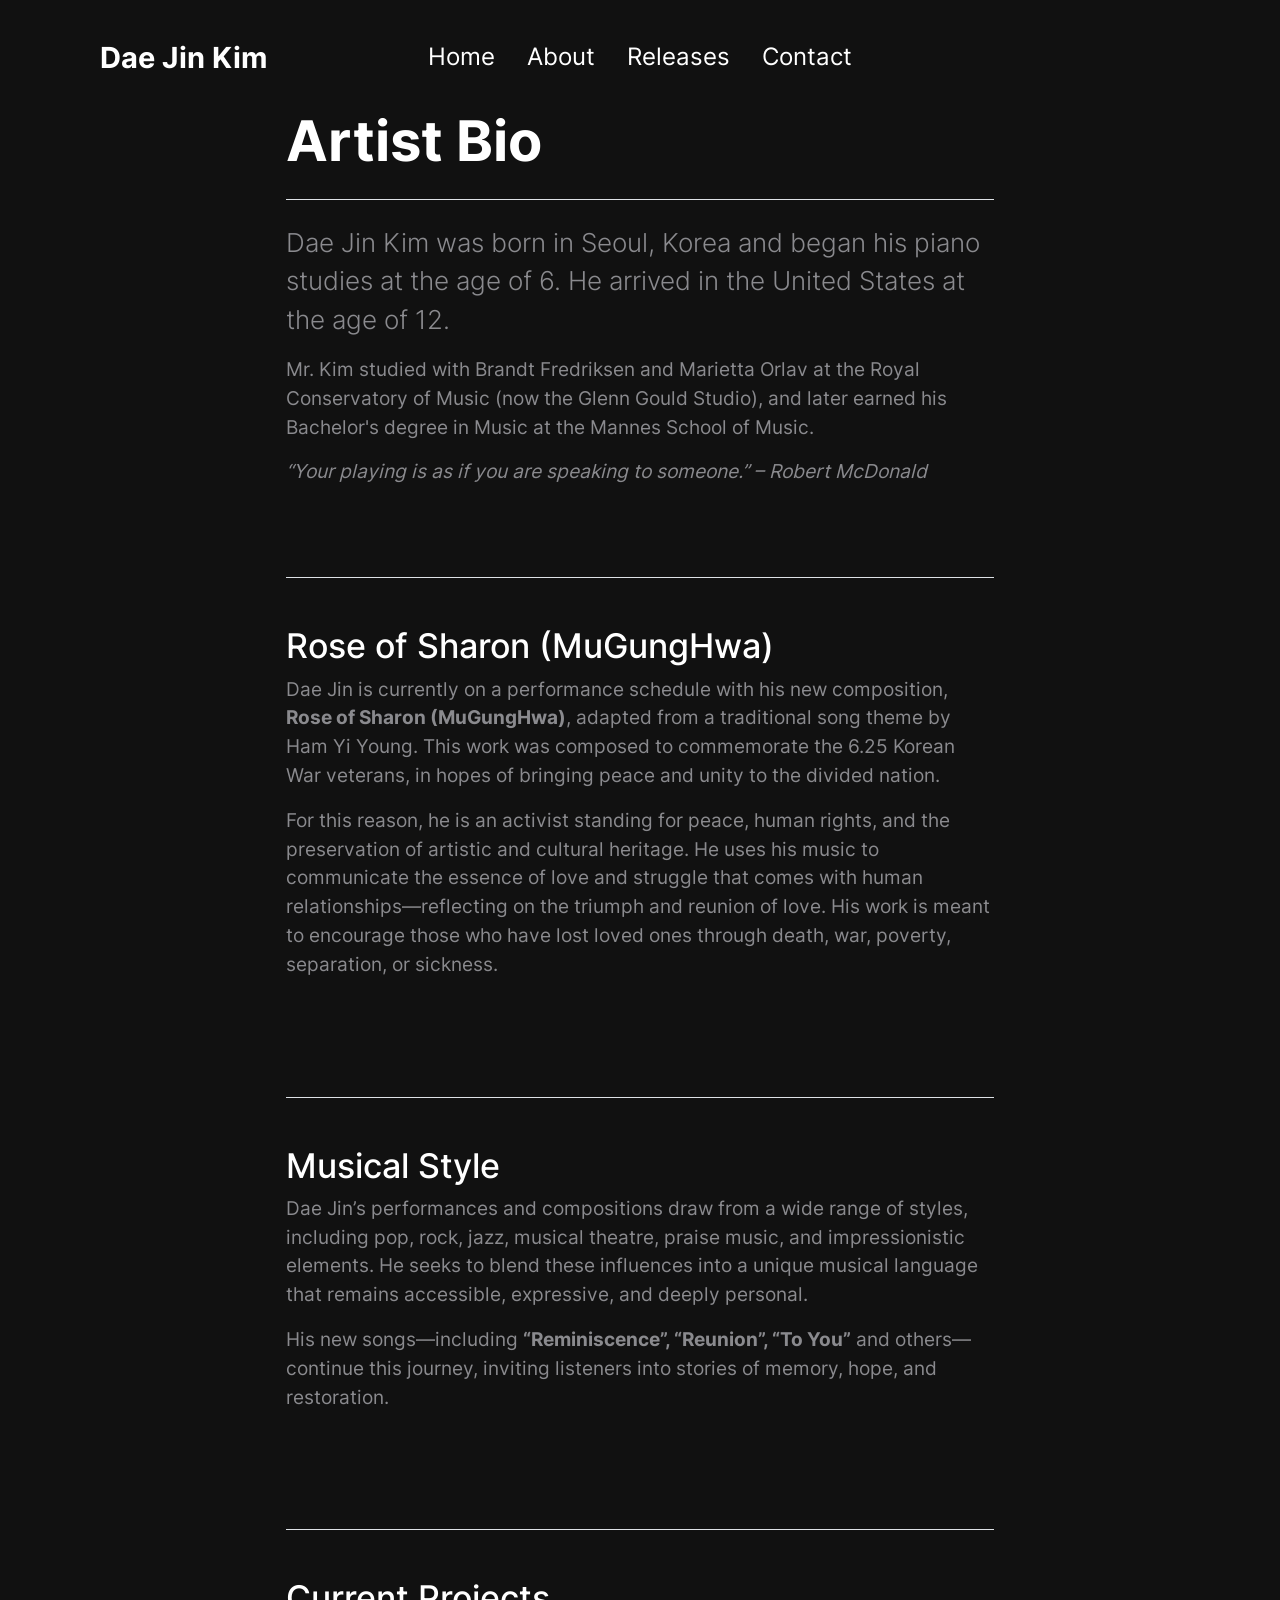
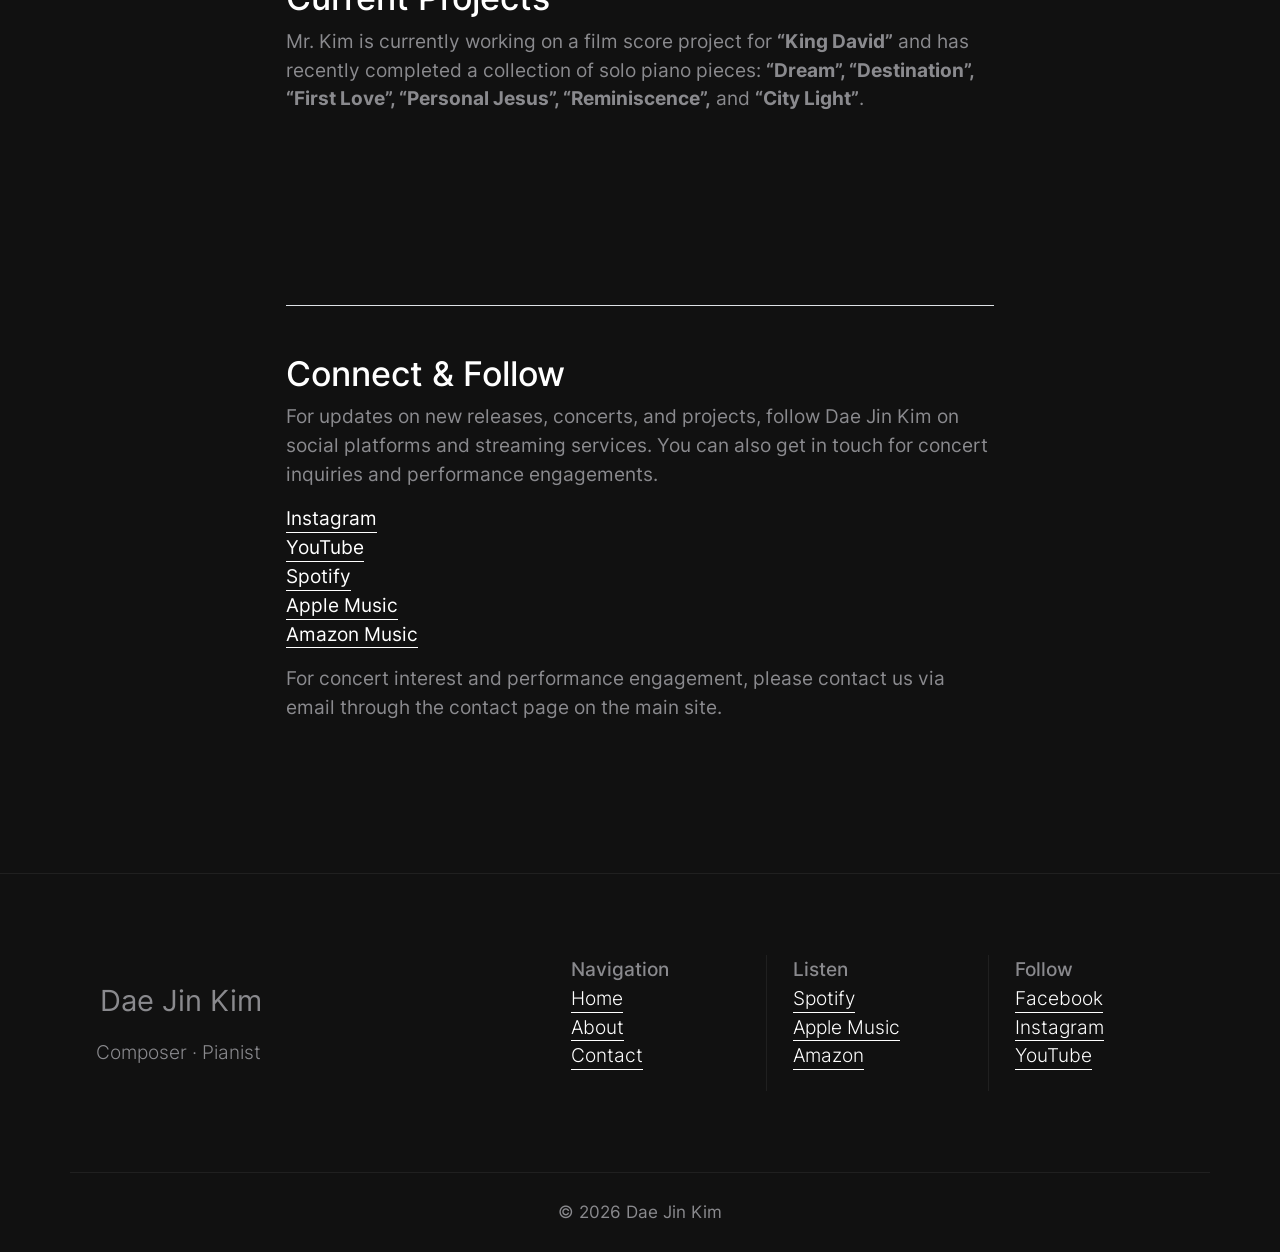
==== content.html @ fc15b18d "update" ====
<!doctype html>
<html class="h-100" lang="en">

  <head>
      <meta charset="utf-8">
  <meta name="viewport" content="width=device-width,initial-scale=1,shrink-to-fit=no">
  <meta name="description" content="A well made and handcrafted Bootstrap 5 template">
  <link rel="apple-touch-icon" sizes="180x180" href="img/apple-touch-icon.png">
  <link rel="icon" type="image/png" sizes="32x32" href="img/favicon-32x32.png">
  <link rel="icon" type="image/png" sizes="16x16" href="img/favicon-16x16.png">
  <link rel="icon" type="image/png" sizes="96x96" href="img/favicon.png">
  <meta name="author" content="Holger Koenemann">
  <meta name="generator" content="Eleventy v2.0.0">
  <meta name="HandheldFriendly" content="true">
  <title>About | Dae Jin Kim</title>
  <link rel="stylesheet" href="css/theme.css">

   <style>

/* inter-300 - latin */
@font-face {
  font-family: 'Inter';
  font-style: normal;
  font-weight: 300;
  font-display: swap;
  src: local(''),
       url('fonts/inter-v12-latin-300.woff2') format('woff2'), /* Chrome 26+, Opera 23+, Firefox 39+ */
       url('fonts/inter-v12-latin-300.woff') format('woff'); /* Chrome 6+, Firefox 3.6+, IE 9+, Safari 5.1+ */
}

/* inter-400 - latin */
@font-face {
  font-family: 'Inter';
  font-style: normal;
  font-weight: 400;
  font-display: swap;
  src: local(''),
       url('fonts/inter-v12-latin-regular.woff2') format('woff2'), /* Chrome 26+, Opera 23+, Firefox 39+ */
       url('fonts/inter-v12-latin-regular.woff') format('woff'); /* Chrome 6+, Firefox 3.6+, IE 9+, Safari 5.1+ */
}

@font-face {
  font-family: 'Inter';
  font-style: normal;
  font-weight: 500;
  font-display: swap;
  src: local(''),
       url('fonts/inter-v12-latin-500.woff2') format('woff2'), /* Chrome 26+, Opera 23+, Firefox 39+ */
       url('fonts/inter-v12-latin-500.woff') format('woff'); /* Chrome 6+, Firefox 3.6+, IE 9+, Safari 5.1+ */
}
@font-face {
  font-family: 'Inter';
  font-style: normal;
  font-weight: 700;
  font-display: swap;
  src: local(''),
       url('fonts/inter-v12-latin-700.woff2') format('woff2'), /* Chrome 26+, Opera 23+, Firefox 39+ */
       url('fonts/inter-v12-latin-700.woff') format('woff'); /* Chrome 6+, Firefox 3.6+, IE 9+, Safari 5.1+ */
}

</style>


  </head>

  <body class="bg-black text-white mt-0" data-bs-spy="scroll" data-bs-target="#navScroll">

    <nav id="navScroll" class="navbar navbar-dark bg-black fixed-top px-vw-5" tabindex="0">
  <div class="container">
    <a class="navbar-brand pe-md-4 fs-4 col-12 col-md-auto text-center" href="index.html">
  <span class="ms-md-1 mt-1 fw-bolder me-md-5">Dae Jin Kim</span>
</a>

      <ul class="navbar-nav mx-auto mb-2 mb-lg-0 list-group list-group-horizontal">
      <li class="nav-item">
  <a class="nav-link fs-5" href="index.html" aria-label="Homepage">
    Home
  </a>
</li>
<li class="nav-item">
  <a class="nav-link fs-5" href="content.html" aria-label="About Dae Jin Kim">
    About
  </a>
</li>
<li class="nav-item">
  <a class="nav-link fs-5" href="realease.html" aria-label="Releases and streaming links">
    Releases
  </a>
</li>
<li class="nav-item">
  <a class="nav-link fs-5" href="system.html" aria-label="Contact page">
    Contact
  </a>
</li>

    </ul>
</div>
</nav>

    <main>
      <div class="container py-vh-5">
  <div class="row d-flex justify-content-center">
    <div class="col-12 col-lg-10 col-xl-8">
      <h1 class="display-4 fw-bold mb-4" data-aos="fade-up">Artist Bio</h1>
      <p class="lead border-top pt-4 mt-4 text-secondary" data-aos="fade-up" data-aos-delay="100">
        Dae Jin Kim was born in Seoul, Korea and began his piano studies at the age of 6. He arrived in the United States at the age of 12.
      </p>
      <p class="text-secondary" data-aos="fade-up" data-aos-delay="150">
        Mr. Kim studied with Brandt Fredriksen and Marietta Orlav at the Royal Conservatory of Music (now the Glenn Gould Studio), and later earned his Bachelor's degree in Music at the Mannes School of Music.
      </p>
      <p class="text-secondary fst-italic" data-aos="fade-up" data-aos-delay="200">
        “Your playing is as if you are speaking to someone.” – Robert McDonald
      </p>
    </div>
  </div>

  <div class="row d-flex justify-content-center py-vh-2">
    <div class="col-12 col-lg-10 col-xl-8">
      <h2 class="h3 mt-5 border-top pt-5" data-aos="fade-up">Rose of Sharon (MuGungHwa)</h2>
      <p class="text-secondary" data-aos="fade-up" data-aos-delay="100">
        Dae Jin is currently on a performance schedule with his new composition,
        <span class="fw-semibold">Rose of Sharon (MuGungHwa)</span>, adapted from a traditional song theme by Ham Yi Young.
        This work was composed to commemorate the 6.25 Korean War veterans, in hopes of bringing peace and unity to the divided nation.
      </p>
      <p class="text-secondary" data-aos="fade-up" data-aos-delay="150">
        For this reason, he is an activist standing for peace, human rights, and the preservation of artistic and cultural heritage. He uses his music
        to communicate the essence of love and struggle that comes with human relationships—reflecting on the triumph and reunion of love.
        His work is meant to encourage those who have lost loved ones through death, war, poverty, separation, or sickness.
      </p>
    </div>
  </div>

  <div class="row d-flex justify-content-center py-vh-2">
    <div class="col-12 col-lg-10 col-xl-8">
      <h2 class="h3 mt-5 border-top pt-5" data-aos="fade-up">Musical Style</h2>
      <p class="text-secondary" data-aos="fade-up" data-aos-delay="100">
        Dae Jin’s performances and compositions draw from a wide range of styles, including pop, rock, jazz, musical theatre, praise music,
        and impressionistic elements. He seeks to blend these influences into a unique musical language that remains accessible, expressive,
        and deeply personal.
      </p>
      <p class="text-secondary" data-aos="fade-up" data-aos-delay="150">
        His new songs—including <span class="fw-semibold">“Reminiscence”, “Reunion”, “To You”</span> and others—continue this journey, inviting listeners
        into stories of memory, hope, and restoration.
      </p>
    </div>
  </div>

  <div class="row d-flex justify-content-center py-vh-2">
    <div class="col-12 col-lg-10 col-xl-8">
      <h2 class="h3 mt-5 border-top pt-5" data-aos="fade-up">Current Projects</h2>
      <p class="text-secondary" data-aos="fade-up" data-aos-delay="100">
        Mr. Kim is currently working on a film score project for <span class="fw-semibold">“King David”</span> and has recently completed a collection of solo piano pieces:
        <span class="fw-semibold">“Dream”, “Destination”, “First Love”, “Personal Jesus”, “Reminiscence”,</span> and <span class="fw-semibold">“City Light”</span>.
      </p>
      <p class="text-secondary" data-aos="fade-up" data-aos-delay="150">
        His most recent composition is a piano quintet titled <span class="fw-semibold">“Spring”</span>, continuing his exploration of lyrical, cinematic, and emotionally
        resonant soundscapes.
      </p>
    </div>
  </div>

  <div class="row d-flex justify-content-center py-vh-2">
    <div class="col-12 col-lg-10 col-xl-8">
      <h2 class="h3 mt-5 border-top pt-5" data-aos="fade-up">Connect & Follow</h2>
      <p class="text-secondary" data-aos="fade-up" data-aos-delay="100">
        For updates on new releases, concerts, and projects, follow Dae Jin Kim on social platforms and streaming services. You can also get in touch
        for concert inquiries and performance engagements.
      </p>
      <ul class="list-unstyled text-secondary" data-aos="fade-up" data-aos-delay="150">
        <li><a class="link-fancy link-fancy-light" href="https://www.instagram.com/daejinpiano/" target="_blank" rel="noreferrer noopener">Instagram</a></li>
        <li><a class="link-fancy link-fancy-light" href="https://www.youtube.com/@magiccastledaejinkim848/videos" target="_blank" rel="noreferrer noopener">YouTube</a></li>
        <li><a class="link-fancy link-fancy-light" href="https://open.spotify.com/artist/2efZsI8fgKcNDSSSXuQZnQ" target="_blank" rel="noreferrer noopener">Spotify</a></li>
        <li><a class="link-fancy link-fancy-light" href="https://music.apple.com" target="_blank" rel="noreferrer noopener">Apple Music</a></li>
        <li><a class="link-fancy link-fancy-light" href="https://www.amazon.com/music" target="_blank" rel="noreferrer noopener">Amazon Music</a></li>
      </ul>
      <p class="text-secondary" data-aos="fade-up" data-aos-delay="200">
        For concert interest and performance engagement, please contact us via email through the contact page on the main site.
      </p>
    </div>
  </div>
</div>

    </main>

    <footer class="bg-black border-top border-dark">
  <div class="container py-vh-4 text-secondary fw-lighter">
    <div class="row">
      <div class="col-12 col-lg-5 py-4 text-center text-lg-start">
        <a class="navbar-brand pe-md-4 fs-4 col-12 col-md-auto text-center" href="index.html" aria-label="Homepage">
          <span class="ms-md-1 mt-1 fw-bolder me-md-5">Dae Jin Kim</span>
        </a>
        <p class="text-secondary mt-3 mb-0">Composer · Pianist</p>
      </div>

      <div class="col border-end border-dark">
        <span class="h6">Navigation</span>
        <ul class="nav flex-column">
          <li class="nav-item"><a href="index.html" class="link-fancy link-fancy-light">Home</a></li>
          <li class="nav-item"><a href="content.html" class="link-fancy link-fancy-light">About</a></li>
          <li class="nav-item"><a href="system.html" class="link-fancy link-fancy-light">Contact</a></li>
        </ul>
      </div>

      <div class="col border-end border-dark">
        <span class="h6">Listen</span>
        <ul class="nav flex-column">
          <li class="nav-item"><a href="https://spoti.fi/3JhfKZI" class="link-fancy link-fancy-light" target="_blank" rel="noreferrer noopener">Spotify</a></li>
          <li class="nav-item"><a href="https://apple.co/33dVl8q" class="link-fancy link-fancy-light" target="_blank" rel="noreferrer noopener">Apple Music</a></li>
          <li class="nav-item"><a href="https://amzn.to/3LeFUhr" class="link-fancy link-fancy-light" target="_blank" rel="noreferrer noopener">Amazon</a></li>
        </ul>
      </div>

      <div class="col">
        <span class="h6">Follow</span>
        <ul class="nav flex-column">
          <li class="nav-item"><a href="https://www.facebook.com/fusionmerge" class="link-fancy link-fancy-light" target="_blank" rel="noreferrer noopener">Facebook</a></li>
          <li class="nav-item"><a href="https://www.instagram.com/daejinpiano/" class="link-fancy link-fancy-light" target="_blank" rel="noreferrer noopener">Instagram</a></li>
          <li class="nav-item"><a href="https://www.youtube.com/@magiccastledaejinkim848/videos" class="link-fancy link-fancy-light" target="_blank" rel="noreferrer noopener">YouTube</a></li>
        </ul>
      </div>
    </div>
  </div>

  <div class="container text-center small py-vh-2 border-top border-dark text-secondary">
    © 2026 Dae Jin Kim
  </div>
</footer>








<script src="js/bootstrap.bundle.min.js"></script>
<script src="js/aos.js"></script>
<script>
AOS.init({
 duration: 800, // values from 0 to 3000, with step 50ms
});
</script>
<script>
  let scrollpos = window.scrollY
  const header = document.querySelector(".navbar")
  const header_height = header.offsetHeight

  const add_class_on_scroll = () => header.classList.add("scrolled", "shadow-sm")
  const remove_class_on_scroll = () => header.classList.remove("scrolled", "shadow-sm")

  window.addEventListener('scroll', function() {
    scrollpos = window.scrollY;

    if (scrollpos >= header_height) { add_class_on_scroll() }
    else { remove_class_on_scroll() }

    console.log(scrollpos)
  })
</script>

  </body>
</html>
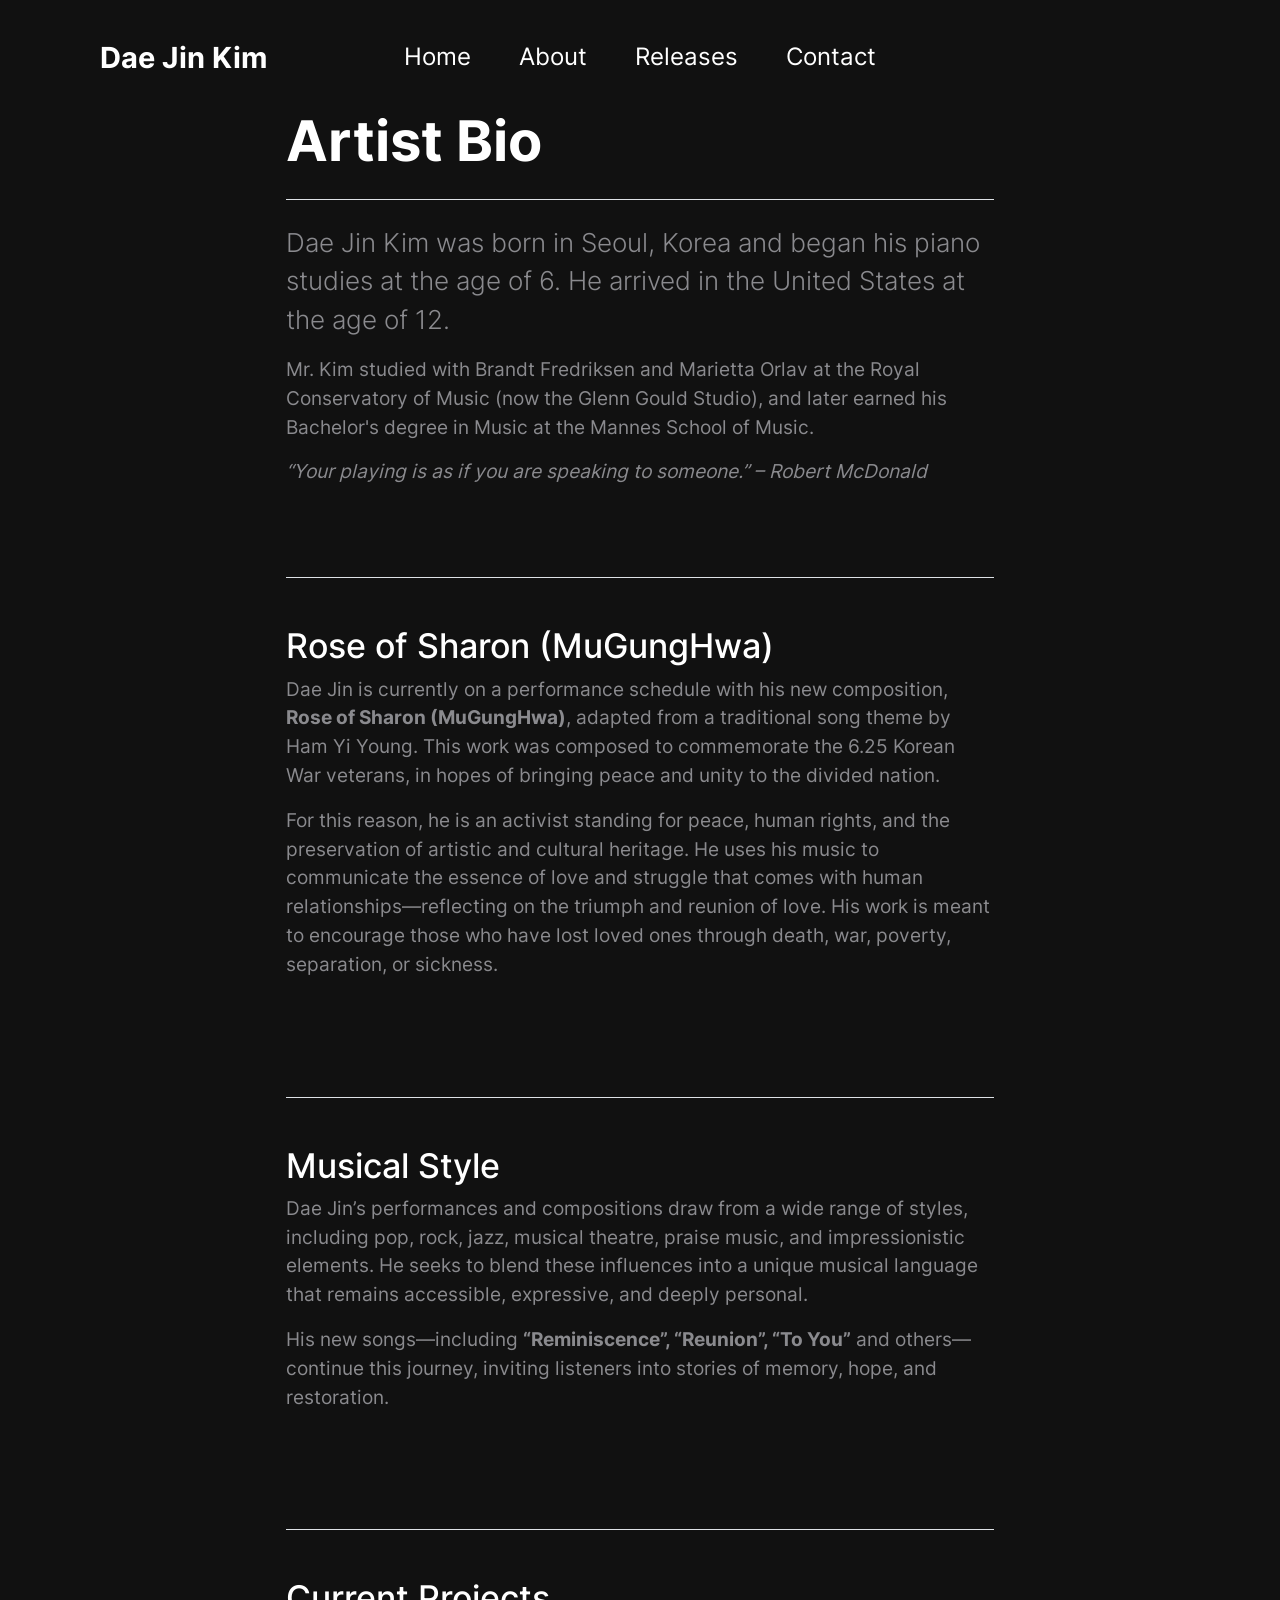
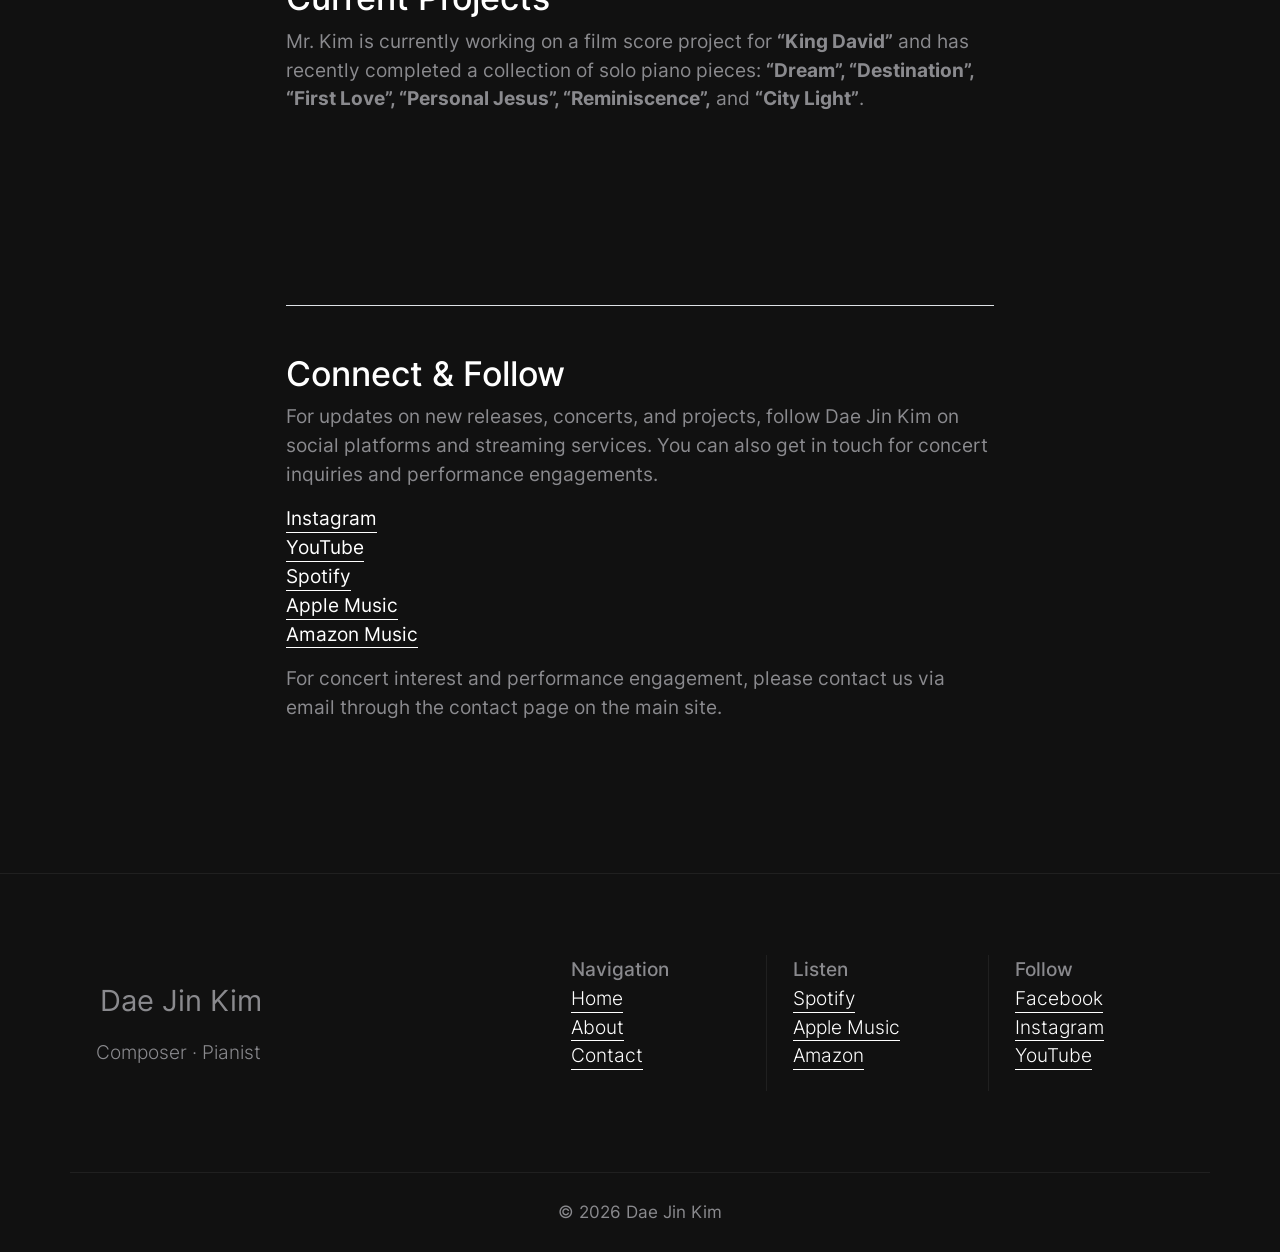
==== commit cb5a5b23: "update" ====
--- a/content.html
+++ b/content.html
@@ -66,37 +66,43 @@
 
   <body class="bg-black text-white mt-0" data-bs-spy="scroll" data-bs-target="#navScroll">
 
-    <nav id="navScroll" class="navbar navbar-dark bg-black fixed-top px-vw-5" tabindex="0">
-  <div class="container">
-    <a class="navbar-brand pe-md-4 fs-4 col-12 col-md-auto text-center" href="index.html">
-  <span class="ms-md-1 mt-1 fw-bolder me-md-5">Dae Jin Kim</span>
-</a>
-
-      <ul class="navbar-nav mx-auto mb-2 mb-lg-0 list-group list-group-horizontal">
-      <li class="nav-item">
-  <a class="nav-link fs-5" href="index.html" aria-label="Homepage">
-    Home
-  </a>
-</li>
-<li class="nav-item">
-  <a class="nav-link fs-5" href="content.html" aria-label="About Dae Jin Kim">
-    About
-  </a>
-</li>
-<li class="nav-item">
-  <a class="nav-link fs-5" href="realease.html" aria-label="Releases and streaming links">
-    Releases
-  </a>
-</li>
-<li class="nav-item">
-  <a class="nav-link fs-5" href="system.html" aria-label="Contact page">
-    Contact
-  </a>
-</li>
-
-    </ul>
-</div>
-</nav>
+    <nav id="navScroll" class="navbar navbar-dark bg-black navbar-expand-md fixed-top px-vw-5" tabindex="0">
+      <div class="container">
+        <a class="navbar-brand pe-md-4 fs-4 col-8 col-md-auto text-center text-md-start" href="index.html">
+          <span class="ms-md-1 mt-1 fw-bolder me-md-5">Dae Jin Kim</span>
+        </a>
+
+        <button class="navbar-toggler border-0" type="button" data-bs-toggle="collapse" data-bs-target="#navbarMain"
+          aria-controls="navbarMain" aria-expanded="false" aria-label="Toggle navigation">
+          <span class="navbar-toggler-icon"></span>
+        </button>
+
+        <div class="collapse navbar-collapse justify-content-md-center mt-3 mt-md-0" id="navbarMain">
+          <ul class="navbar-nav mb-2 mb-md-0">
+            <li class="nav-item">
+              <a class="nav-link fs-5" href="index.html" aria-label="Homepage">
+                Home
+              </a>
+            </li>
+            <li class="nav-item">
+              <a class="nav-link fs-5" href="content.html" aria-label="About Dae Jin Kim">
+                About
+              </a>
+            </li>
+            <li class="nav-item">
+              <a class="nav-link fs-5" href="realease.html" aria-label="Releases and streaming links">
+                Releases
+              </a>
+            </li>
+            <li class="nav-item">
+              <a class="nav-link fs-5" href="system.html" aria-label="Contact page">
+                Contact
+              </a>
+            </li>
+          </ul>
+        </div>
+      </div>
+    </nav>
 
     <main>
       <div class="container py-vh-5">
